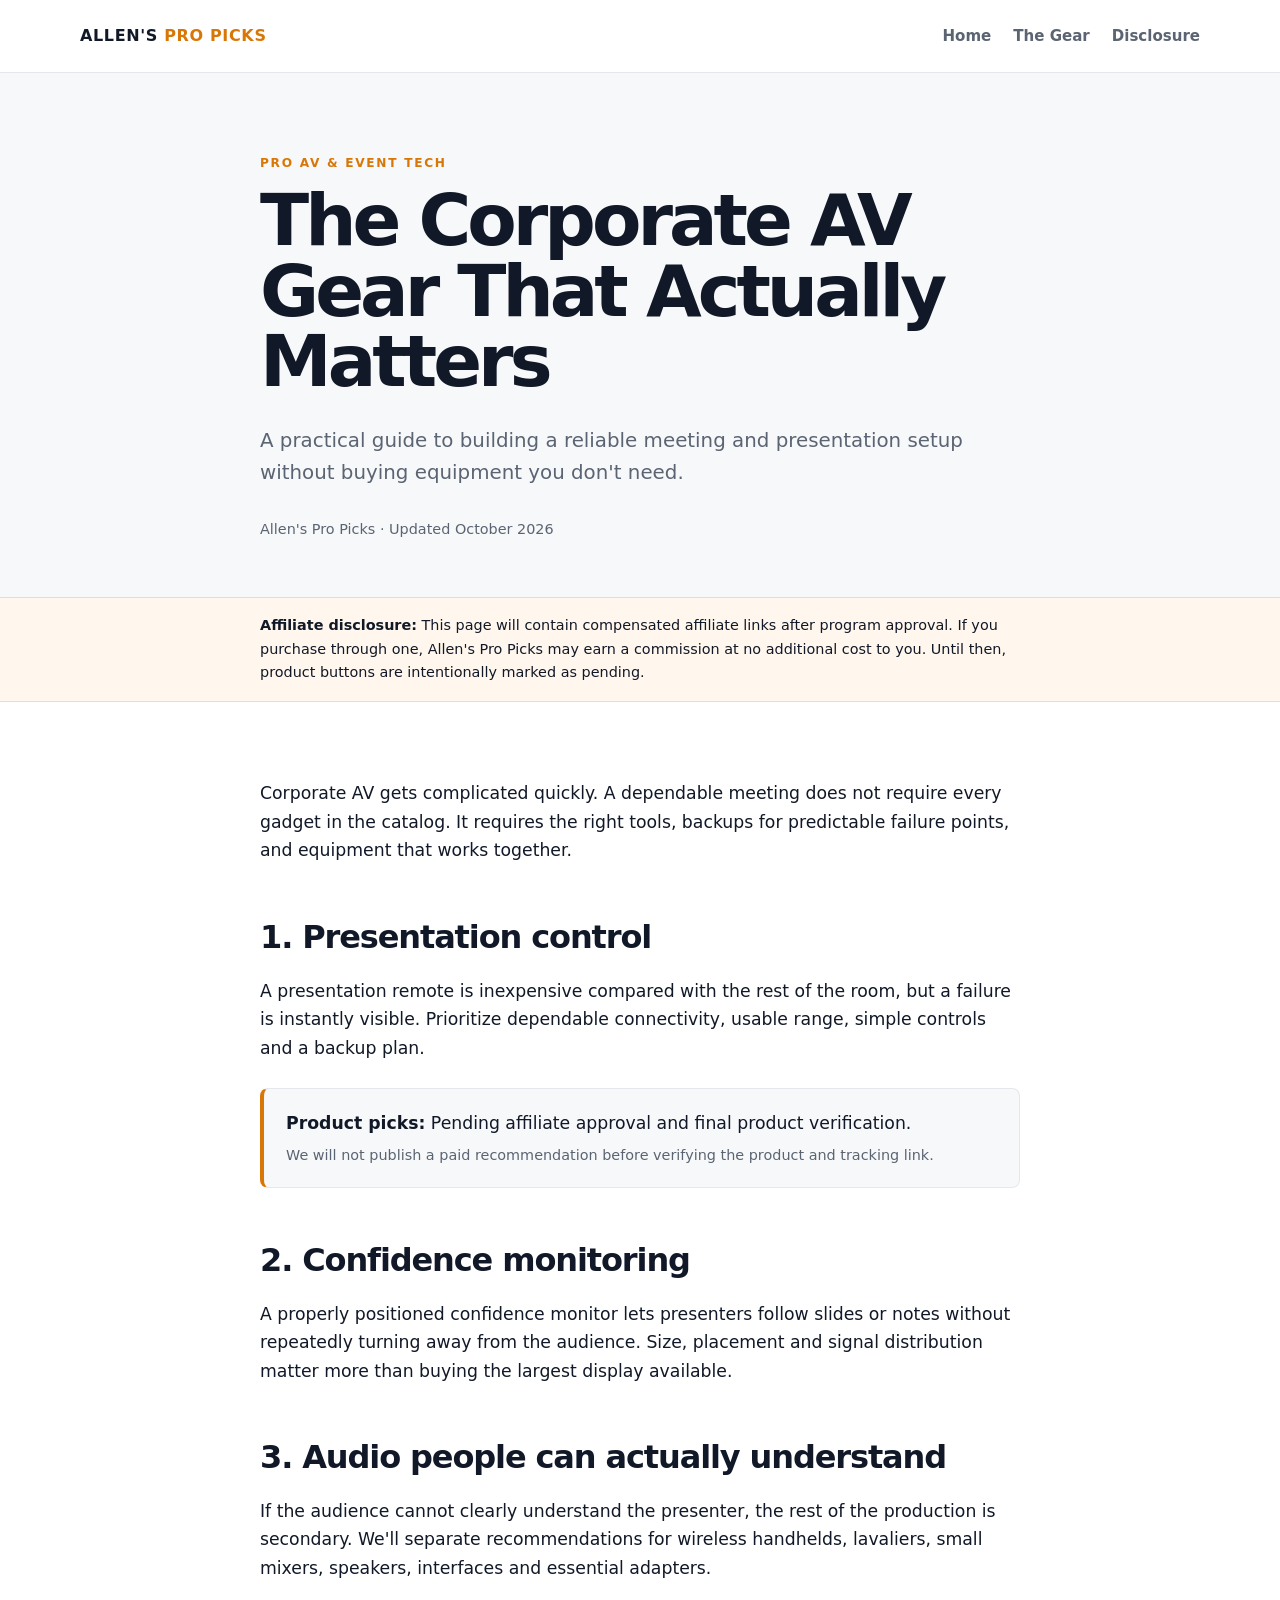
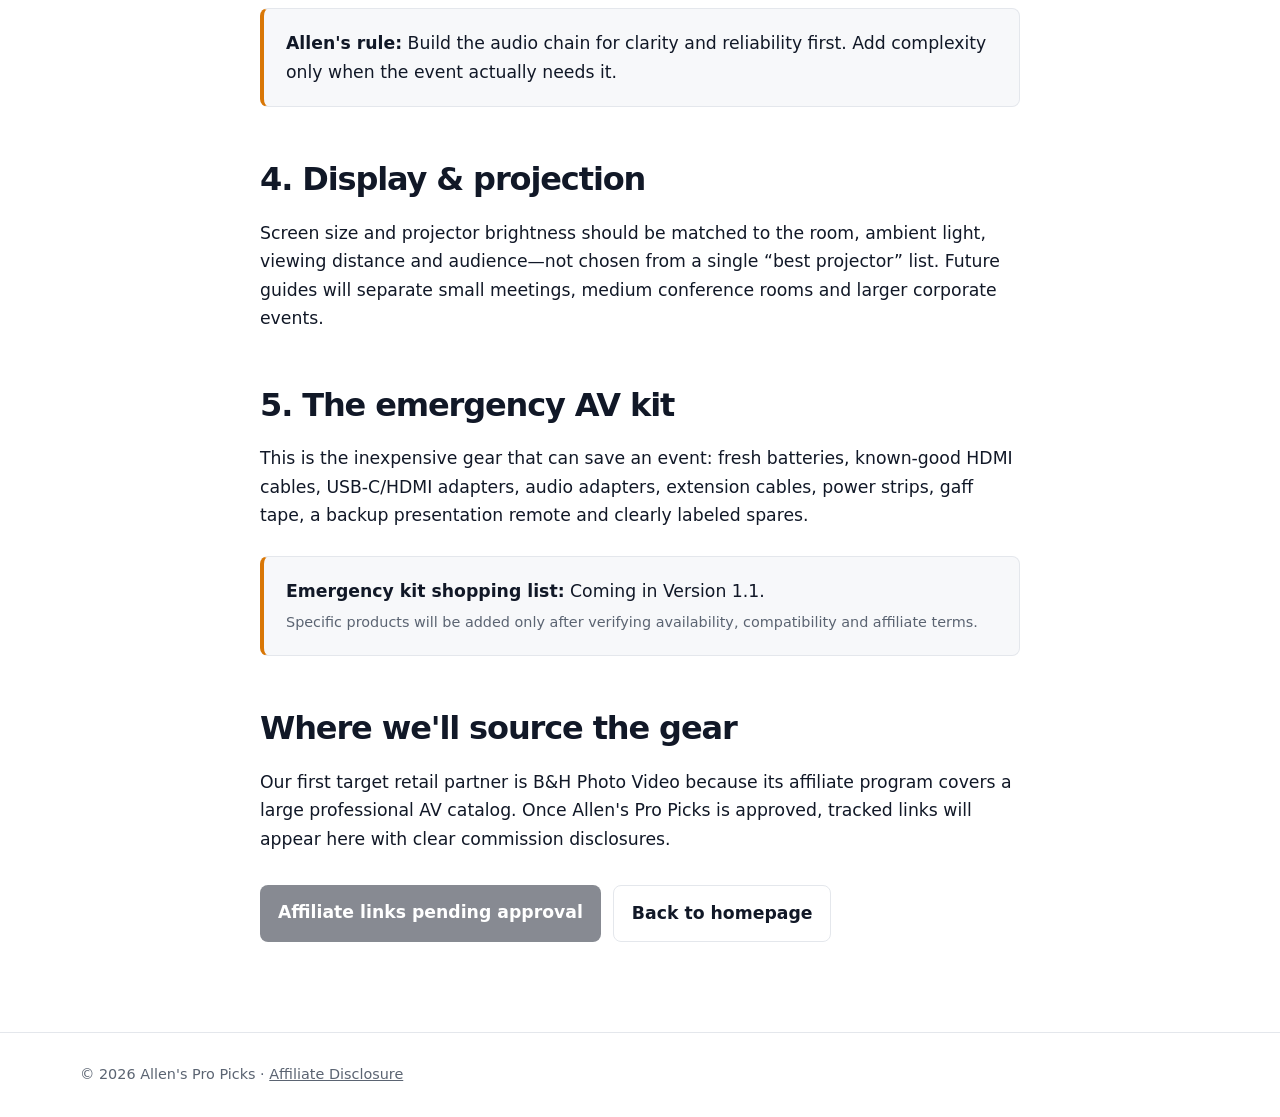
==== av-gear.html @ 175ec534 "Add files via upload" ====
<!doctype html><html lang="en"><head><meta charset="utf-8"><meta name="viewport" content="width=device-width,initial-scale=1"><title>Corporate AV Gear That Actually Matters | Allen's Pro Picks</title><meta name="description" content="A practical guide to reliable corporate AV and presentation gear."><link rel="stylesheet" href="styles.css"></head><body>
<header><div class="wrap nav"><a class="brand" href="index.html">ALLEN'S <span>PRO PICKS</span></a><nav><a href="index.html">Home</a><a href="#gear">The Gear</a><a href="disclosure.html">Disclosure</a></nav></div></header>
<main><section class="article-hero"><div class="wrap narrow"><p class="eyebrow">PRO AV & EVENT TECH</p><h1>The Corporate AV Gear That Actually Matters</h1><p class="lead">A practical guide to building a reliable meeting and presentation setup without buying equipment you don't need.</p><div class="byline">Allen's Pro Picks · Updated October 2026</div></div></section>
<section class="notice"><div class="wrap narrow"><strong>Affiliate disclosure:</strong> This page will contain compensated affiliate links after program approval. If you purchase through one, Allen's Pro Picks may earn a commission at no additional cost to you. Until then, product buttons are intentionally marked as pending.</div></section>
<article id="gear" class="wrap narrow article"><p>Corporate AV gets complicated quickly. A dependable meeting does not require every gadget in the catalog. It requires the right tools, backups for predictable failure points, and equipment that works together.</p>
<h2>1. Presentation control</h2><p>A presentation remote is inexpensive compared with the rest of the room, but a failure is instantly visible. Prioritize dependable connectivity, usable range, simple controls and a backup plan.</p><div class="pick"><b>Product picks:</b> Pending affiliate approval and final product verification.<span>We will not publish a paid recommendation before verifying the product and tracking link.</span></div>
<h2>2. Confidence monitoring</h2><p>A properly positioned confidence monitor lets presenters follow slides or notes without repeatedly turning away from the audience. Size, placement and signal distribution matter more than buying the largest display available.</p>
<h2>3. Audio people can actually understand</h2><p>If the audience cannot clearly understand the presenter, the rest of the production is secondary. We'll separate recommendations for wireless handhelds, lavaliers, small mixers, speakers, interfaces and essential adapters.</p><div class="tip"><b>Allen's rule:</b> Build the audio chain for clarity and reliability first. Add complexity only when the event actually needs it.</div>
<h2>4. Display & projection</h2><p>Screen size and projector brightness should be matched to the room, ambient light, viewing distance and audience—not chosen from a single “best projector” list. Future guides will separate small meetings, medium conference rooms and larger corporate events.</p>
<h2>5. The emergency AV kit</h2><p>This is the inexpensive gear that can save an event: fresh batteries, known-good HDMI cables, USB-C/HDMI adapters, audio adapters, extension cables, power strips, gaff tape, a backup presentation remote and clearly labeled spares.</p><div class="pick"><b>Emergency kit shopping list:</b> Coming in Version 1.1.<span>Specific products will be added only after verifying availability, compatibility and affiliate terms.</span></div>
<h2>Where we'll source the gear</h2><p>Our first target retail partner is B&H Photo Video because its affiliate program covers a large professional AV catalog. Once Allen's Pro Picks is approved, tracked links will appear here with clear commission disclosures.</p><div class="actions"><a class="btn disabled" href="#" aria-disabled="true">Affiliate links pending approval</a><a class="btn ghost" href="index.html">Back to homepage</a></div></article></main>
<footer><div class="wrap">© 2026 Allen's Pro Picks · <a href="disclosure.html">Affiliate Disclosure</a></div></footer></body></html>
---- styles.css ----
:root{--ink:#111827;--muted:#5b6472;--paper:#f7f8fa;--accent:#d97706;--dark:#0b1220;--line:#e4e7ec}*{box-sizing:border-box}html{scroll-behavior:smooth}body{margin:0;font-family:Inter,ui-sans-serif,system-ui,-apple-system,BlinkMacSystemFont,"Segoe UI",sans-serif;color:var(--ink);background:#fff;line-height:1.65}.wrap{width:min(1120px,calc(100% - 40px));margin:auto}.narrow{width:min(760px,calc(100% - 40px))}header{border-bottom:1px solid var(--line);background:#fff;position:sticky;top:0;z-index:5}.nav{min-height:72px;display:flex;align-items:center;justify-content:space-between;gap:20px}.brand{font-weight:900;letter-spacing:.04em;color:var(--ink);text-decoration:none}.brand span{color:var(--accent)}nav{display:flex;gap:22px}nav a{color:var(--muted);text-decoration:none;font-weight:650;font-size:.94rem}.hero{padding:110px 0 100px;background:linear-gradient(135deg,#fff 0%,#f7f8fa 70%,#fff4e5 100%)}.eyebrow{font-weight:850;letter-spacing:.14em;font-size:.76rem;color:var(--accent);margin:0 0 12px}h1{font-size:clamp(2.7rem,7vw,5.6rem);line-height:.98;letter-spacing:-.055em;margin:0 0 28px;max-width:950px}h2{font-size:clamp(1.9rem,4vw,3rem);line-height:1.08;letter-spacing:-.035em;margin:0 0 22px}h3{font-size:1.3rem}.lead{font-size:1.24rem;color:var(--muted);max-width:760px}.lead.small{font-size:1.1rem}.actions{display:flex;gap:12px;flex-wrap:wrap;margin-top:32px}.btn{display:inline-block;padding:13px 18px;background:var(--ink);color:#fff;text-decoration:none;border-radius:8px;font-weight:750}.btn.ghost{background:#fff;color:var(--ink);border:1px solid var(--line)}.btn.disabled{opacity:.5;pointer-events:none}.notice{background:#fff7ed;border-top:1px solid #fed7aa;border-bottom:1px solid #fed7aa;padding:16px 0;font-size:.9rem}.section{padding:85px 0}.grid{display:grid;grid-template-columns:repeat(3,1fr);gap:18px;margin-top:38px}.grid article{border:1px solid var(--line);padding:30px;border-radius:14px;background:#fff}.grid article a{font-weight:750;color:var(--ink)}.num{font-size:.8rem;font-weight:850;color:var(--accent)}.soon{font-size:.85rem;font-weight:750;color:var(--muted)}.dark{background:var(--dark);color:#fff;padding:85px 0}.dark .eyebrow{color:#f59e0b}.dark p{color:#cbd5e1}.split{display:grid;grid-template-columns:1.1fr .9fr;gap:60px;align-items:start}.article-hero{padding:80px 0 55px;background:var(--paper)}.article-hero h1{font-size:clamp(2.6rem,6vw,4.5rem)}.byline{color:var(--muted);font-size:.9rem;margin-top:28px}.article{padding:60px 0 90px;font-size:1.08rem}.article h2{font-size:2rem;margin-top:55px}.pick,.tip{border:1px solid var(--line);border-left:4px solid var(--accent);padding:20px 22px;margin:26px 0;border-radius:8px;background:var(--paper)}.pick span{display:block;color:var(--muted);font-size:.9rem;margin-top:6px}footer{border-top:1px solid var(--line);padding:30px 0;color:var(--muted);font-size:.9rem}footer a{color:inherit}@media(max-width:760px){nav{display:none}.hero{padding:75px 0}.grid,.split{grid-template-columns:1fr}.section,.dark{padding:60px 0}h1{font-size:3.25rem}.article-hero h1{font-size:2.8rem}}
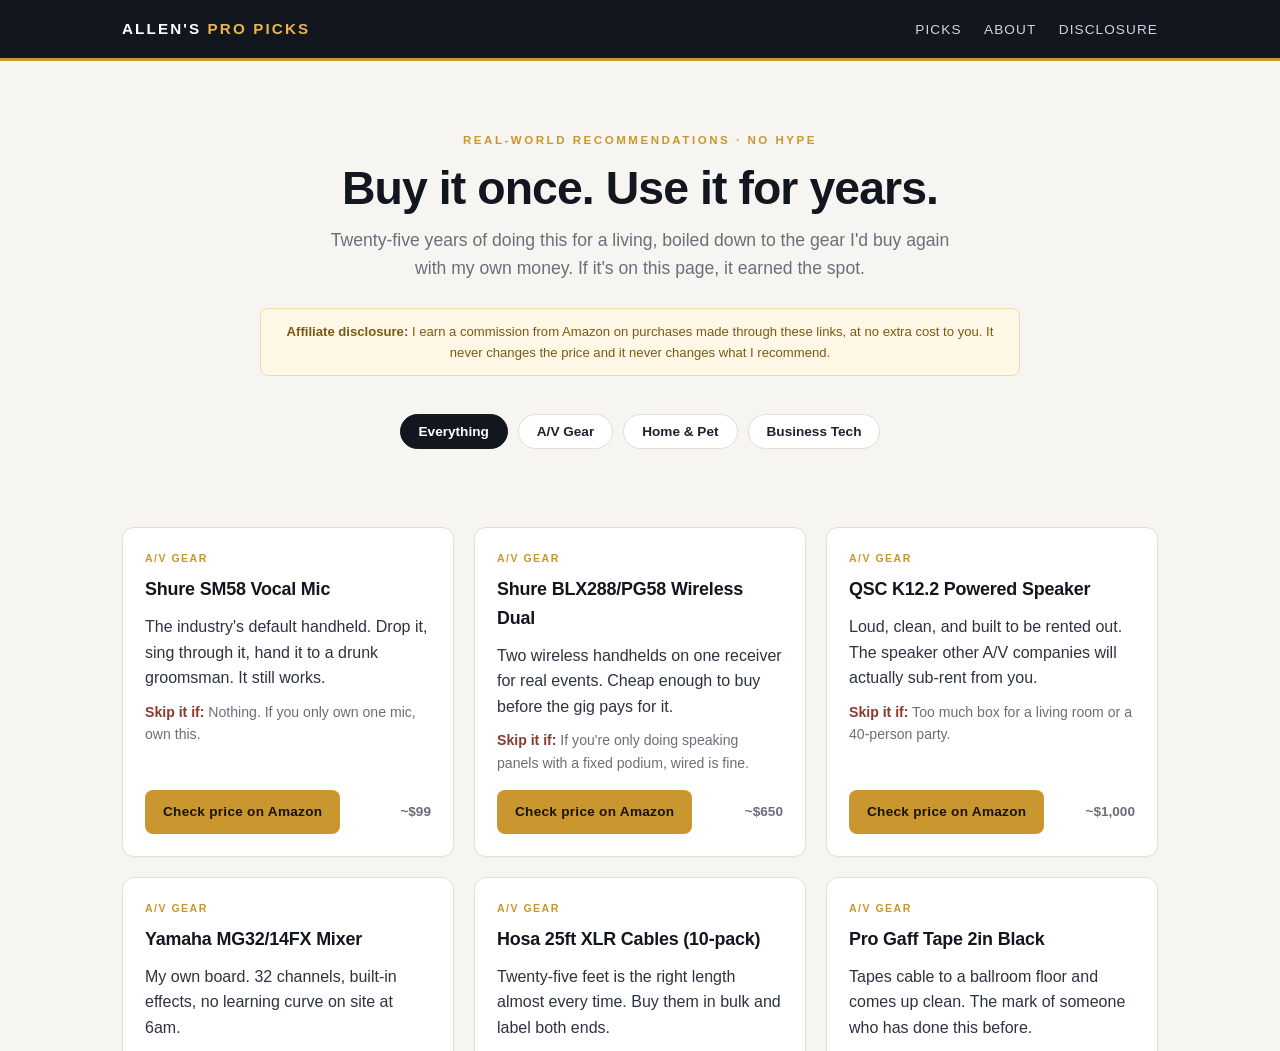
==== commit bada199b: "Allen's Pro Picks storefront: affiliate catalog, filters, disclosure" ====
--- a/av-gear.html
+++ b/av-gear.html
@@ -1,12 +1,4 @@
-<!doctype html><html lang="en"><head><meta charset="utf-8"><meta name="viewport" content="width=device-width,initial-scale=1"><title>Corporate AV Gear That Actually Matters | Allen's Pro Picks</title><meta name="description" content="A practical guide to reliable corporate AV and presentation gear."><link rel="stylesheet" href="styles.css"></head><body>
-<header><div class="wrap nav"><a class="brand" href="index.html">ALLEN'S <span>PRO PICKS</span></a><nav><a href="index.html">Home</a><a href="#gear">The Gear</a><a href="disclosure.html">Disclosure</a></nav></div></header>
-<main><section class="article-hero"><div class="wrap narrow"><p class="eyebrow">PRO AV & EVENT TECH</p><h1>The Corporate AV Gear That Actually Matters</h1><p class="lead">A practical guide to building a reliable meeting and presentation setup without buying equipment you don't need.</p><div class="byline">Allen's Pro Picks · Updated October 2026</div></div></section>
-<section class="notice"><div class="wrap narrow"><strong>Affiliate disclosure:</strong> This page will contain compensated affiliate links after program approval. If you purchase through one, Allen's Pro Picks may earn a commission at no additional cost to you. Until then, product buttons are intentionally marked as pending.</div></section>
-<article id="gear" class="wrap narrow article"><p>Corporate AV gets complicated quickly. A dependable meeting does not require every gadget in the catalog. It requires the right tools, backups for predictable failure points, and equipment that works together.</p>
-<h2>1. Presentation control</h2><p>A presentation remote is inexpensive compared with the rest of the room, but a failure is instantly visible. Prioritize dependable connectivity, usable range, simple controls and a backup plan.</p><div class="pick"><b>Product picks:</b> Pending affiliate approval and final product verification.<span>We will not publish a paid recommendation before verifying the product and tracking link.</span></div>
-<h2>2. Confidence monitoring</h2><p>A properly positioned confidence monitor lets presenters follow slides or notes without repeatedly turning away from the audience. Size, placement and signal distribution matter more than buying the largest display available.</p>
-<h2>3. Audio people can actually understand</h2><p>If the audience cannot clearly understand the presenter, the rest of the production is secondary. We'll separate recommendations for wireless handhelds, lavaliers, small mixers, speakers, interfaces and essential adapters.</p><div class="tip"><b>Allen's rule:</b> Build the audio chain for clarity and reliability first. Add complexity only when the event actually needs it.</div>
-<h2>4. Display & projection</h2><p>Screen size and projector brightness should be matched to the room, ambient light, viewing distance and audience—not chosen from a single “best projector” list. Future guides will separate small meetings, medium conference rooms and larger corporate events.</p>
-<h2>5. The emergency AV kit</h2><p>This is the inexpensive gear that can save an event: fresh batteries, known-good HDMI cables, USB-C/HDMI adapters, audio adapters, extension cables, power strips, gaff tape, a backup presentation remote and clearly labeled spares.</p><div class="pick"><b>Emergency kit shopping list:</b> Coming in Version 1.1.<span>Specific products will be added only after verifying availability, compatibility and affiliate terms.</span></div>
-<h2>Where we'll source the gear</h2><p>Our first target retail partner is B&H Photo Video because its affiliate program covers a large professional AV catalog. Once Allen's Pro Picks is approved, tracked links will appear here with clear commission disclosures.</p><div class="actions"><a class="btn disabled" href="#" aria-disabled="true">Affiliate links pending approval</a><a class="btn ghost" href="index.html">Back to homepage</a></div></article></main>
-<footer><div class="wrap">© 2026 Allen's Pro Picks · <a href="disclosure.html">Affiliate Disclosure</a></div></footer></body></html>
+<!DOCTYPE html><html lang="en"><head><meta charset="utf-8">
+<meta http-equiv="refresh" content="0;url=index.html">
+<title>A/V Gear | Allen's Pro Picks</title></head>
+<body><p>Moved to <a href="index.html">Allen's Pro Picks</a>.</p></body></html>
